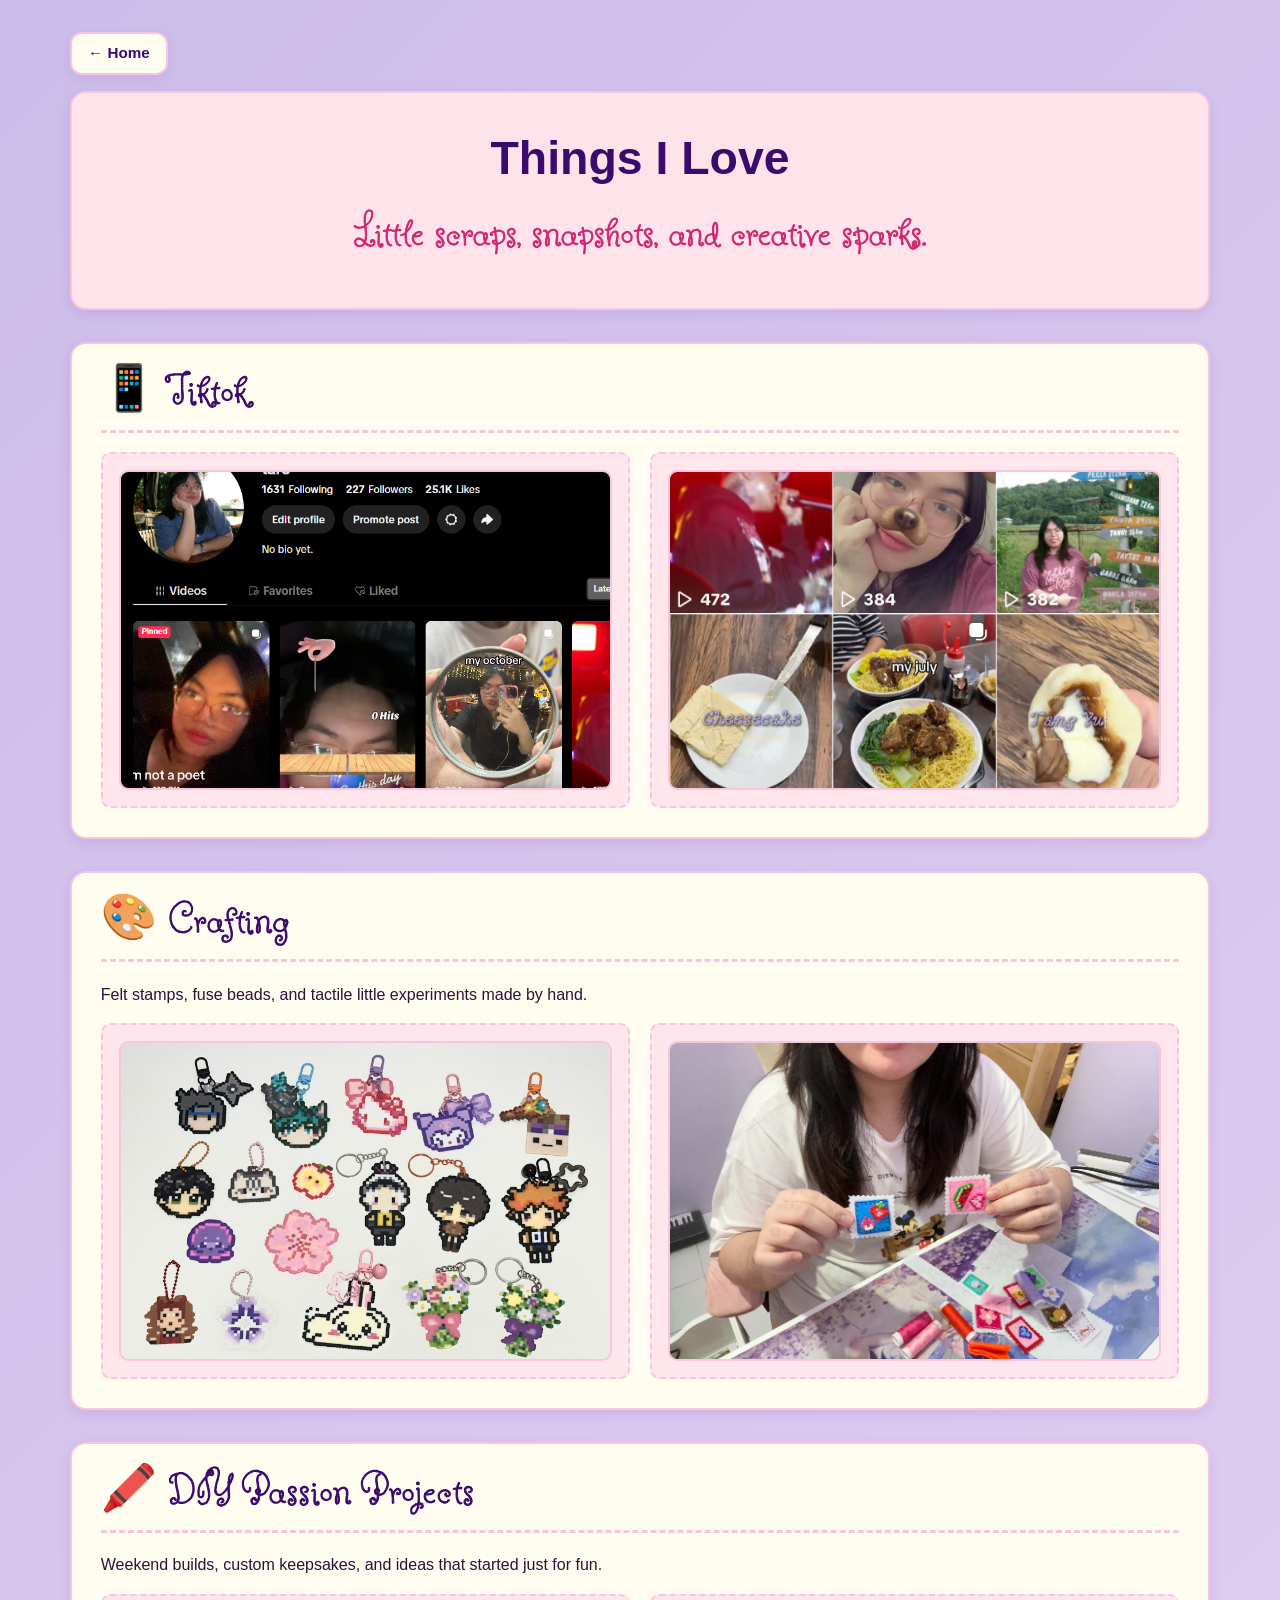
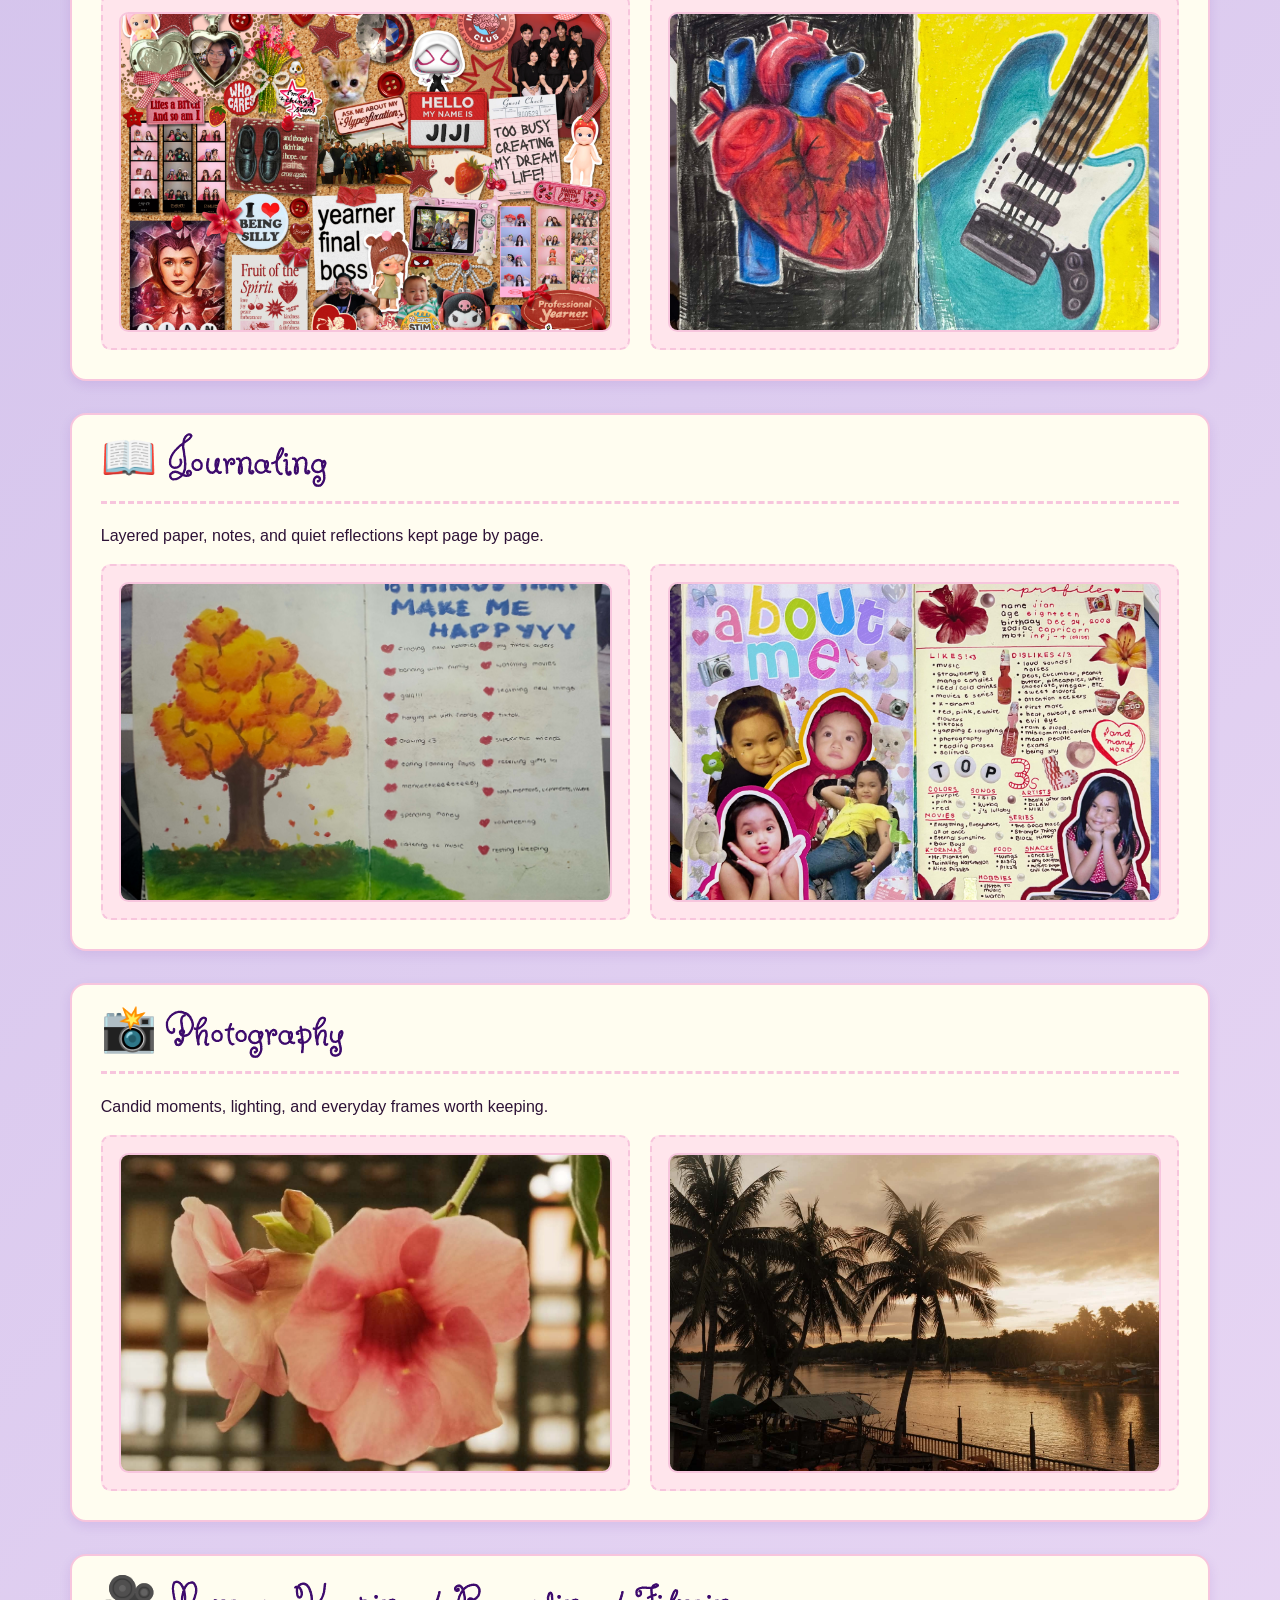
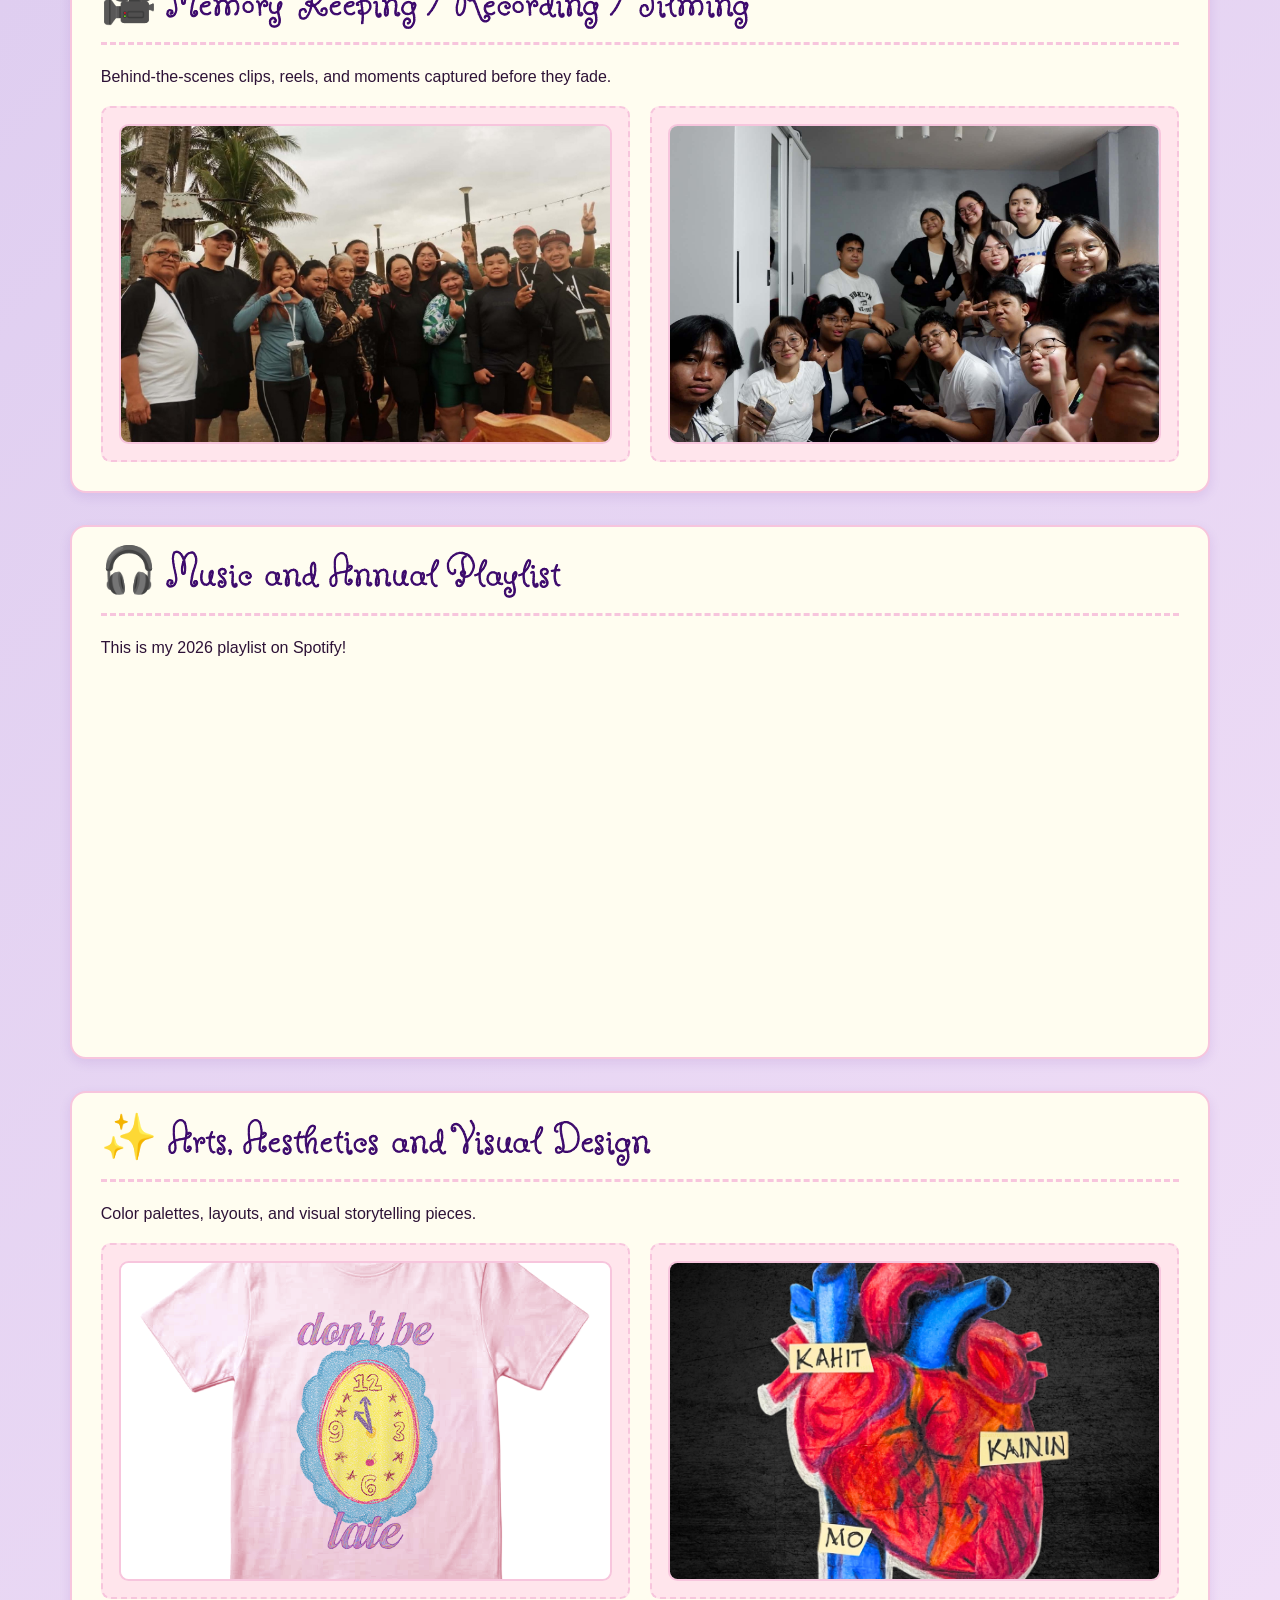
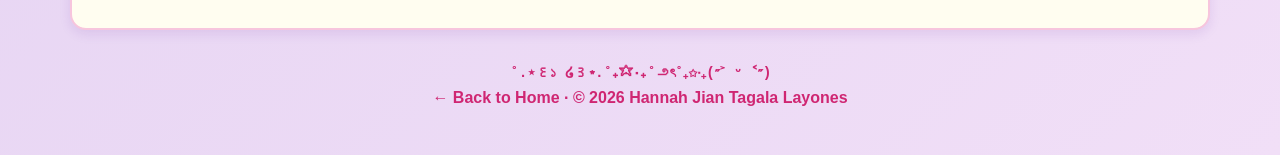
==== thingsilove.html @ 3827f630 "upload files" ====
<!DOCTYPE html>
<html lang="en">

<head>
    <meta charset="UTF-8">
    <meta name="viewport" content="width=device-width, initial-scale=1.0">
    <link rel="preconnect" href="https://fonts.googleapis.com">
    <link rel="preconnect" href="https://fonts.gstatic.com" crossorigin>
    <link href="https://fonts.googleapis.com/css2?family=Butterfly+Kids&family=Google+Sans:ital,opsz,wght@0,17..18,400..700;1,17..18,400..700&display=swap" rel="stylesheet">
    <link rel="stylesheet" href="style.css">
    <title>Things Jiji Loves</title>
</head>

<body>
    <nav class="topnav">
        <a href="index.html" class="homelink">← Home</a>
    </nav>

    <header class="card headercard">
        <h1>Things I Love</h1>
        <p class="subtitle">Little scraps, snapshots, and creative sparks.</p>
    </header>

    <main>
        <section id="tiktok" class="card lovedetailcard">
            <h2>📱 Tiktok</h2>
            <div class="gallerygrid">
                <div class="photoplaceholder"><img src="images/tiktokkaru.png" alt="Tiktok" class="galleryimg"></div>
                <div class="photoplaceholder"><img src="images/terktork.jpeg" alt="What I post" class="galleryimg"></div>
            </div>
        </section>

        <section id="crafting" class="card lovedetailcard">
            <h2>🎨 Crafting</h2>
            <p>Felt stamps, fuse beads, and tactile little experiments made by hand.</p>
            <div class="gallerygrid">
                <div class="photoplaceholder"><img src="images/fuse.jpg" alt="Crafting preview 1" class="galleryimg"></div>
                <div class="photoplaceholder"><img src="images/perler.jpeg" alt="Crafting preview 2" class="galleryimg"></div>
            </div>
        </section>

        <section id="diyprojects" class="card lovedetailcard">
            <h2>🖍️ DIY Passion Projects</h2>
            <p>Weekend builds, custom keepsakes, and ideas that started just for fun.</p>
            <div class="gallerygrid">
                <div class="photoplaceholder"><img src="images/jiji'smoodboard.png" alt="Moodboard" class="galleryimg"></div>
                <div class="photoplaceholder"><img src="images/PASSION.jpeg" alt="Silky Crayon Art" class="galleryimg"></div>
            </div>
        </section>

        <section id="journaling" class="card lovedetailcard">
            <h2>📖 Journaling</h2>
            <p>Layered paper, notes, and quiet reflections kept page by page.</p>
            <div class="gallerygrid">
                <div class="photoplaceholder"><img src="images/hapi.jpeg" alt="Things that make me HAPPY Prompt" class="galleryimg"></div>
                <div class="photoplaceholder"><img src="images/journ1.jpeg" alt="About ME Analog 1" class="galleryimg"></div>
            </div>
        </section>

        <section id="photography" class="card lovedetailcard">
            <h2>📸 Photography</h2>
            <p>Candid moments, lighting, and everyday frames worth keeping.</p>
            <div class="gallerygrid">
                <div class="photoplaceholder"><img src="images/puto.jpeg" alt="Flower" class="galleryimg"></div>
                <div class="photoplaceholder"><img src="images/putog.jpeg" alt="Scene" class="galleryimg"></div>
            </div>
        </section>

        <section id="memorykeeping" class="card lovedetailcard">
            <h2>🎥 Memory Keeping / Recording / Filming</h2>
            <p>Behind-the-scenes clips, reels, and moments captured before they fade.</p>
            <div class="gallerygrid">
                <div class="photoplaceholder"><img src="images/fam.jpeg" alt="Family" class="galleryimg"></div>
                <div class="photoplaceholder"><img src="images/frens.jpeg" alt="Friends" class="galleryimg"></div>
            </div>
        </section>

        <section id="music" class="card lovedetailcard">
            <h2>🎧 Music and Annual Playlist</h2>
            <p>This is my 2026 playlist on Spotify!</p>
            <div class="spotifywrap">
                <iframe class="spotifyembed" src="https://open.spotify.com/embed/playlist/YOUR_PLAYLIST_ID" allow="autoplay; clipboard-write; encrypted-media; fullscreen; picture-in-picture" loading="lazy" title="Annual Playlist"></iframe>
            </div>
        </section>

        <section id="artsaesthetics" class="card lovedetailcard">
            <h2>✨ Arts, Aesthetics and Visual Design</h2>
            <p>Color palettes, layouts, and visual storytelling pieces.</p>
            <div class="gallerygrid">
                <div class="photoplaceholder"><img src="images/shirt.png" alt="Shirt Design Mockup" class="galleryimg"></div>
                <div class="photoplaceholder"><img src="images/1.png" alt="Mixed Media" class="galleryimg"></div>
            </div>
        </section>
    </main>

    <footer>
        <pre>⠀˚.⋆꒰১ ໒꒱⋆.˚₊✩‧₊˚౨ৎ˚₊✩‧₊(˶˃ ᵕ ˂˶) </pre>
        <p><a href="index.html">← Back to Home</a> · &copy; 2026 Hannah Jian Tagala Layones</p>
    </footer>
</body>

</html>
---- style.css ----
* {
    box-sizing: border-box;
    margin: 0;
    padding: 0;
}

body {
    font-family: 'Google Sans', sans-serif;
    background: linear-gradient(135deg, #ccbce9 0%, #f1dff7 100%);
    color: #2D1236;
    line-height: 1.6;
    padding: 2rem 1.25rem;
    max-width: 1180px;
    margin: 0 auto;
}

h1 {
    font-size: 2.9rem;
    color: #3C096C;
    text-align: center;
    margin-bottom: 0.5rem;
    font-weight: 700;
}

.subtitle {
    font-family: 'Butterfly Kids', cursive;
    font-size: 2.8rem;
    color: #cf2672;
    text-align: center;
    margin-top: -0.5rem;
    -webkit-text-stroke: 1px;
}

h2 {
    font-family: 'Butterfly Kids', cursive;
    font-size: 2.8rem;
    color: #3C096C;
    margin-bottom: 1.2rem;
    margin-top: -1.2rem;
    letter-spacing: 0.05rem;
    border-bottom: 3px dashed #F7C5DD;
    padding-bottom: 0.3rem;
    font-weight: 400;
    -webkit-text-stroke: 1.1px #3C096C;
}

h3 {
    font-size: 1.25rem;
    color: #cf2672;
    margin-bottom: 0.5rem;
    font-weight: 700;
}

p, li {
    font-size: 1rem;
    margin-bottom: 0.75rem;
}

a {
    color: #cf2672;
    text-decoration: none;
    font-weight: 700;
}

a:hover {
    text-decoration: underline;
    color: #3C096C;
}

.card {
    background-color: #FFFDF0;
    border: 2px solid #F7C5DD;
    border-radius: 1rem;
    padding: 1.8rem;
    margin-bottom: 2rem;
    box-shadow: 0 4px 12px rgba(90, 24, 154, 0.1);
}

.headercard {
    background-color: #ffe3ea;
    text-align: center;
}

.carouselbox {
    position: relative;
    width: 100%;
    max-width: 26rem;
    aspect-ratio: 4 / 3;
    margin: 0 auto 1.4rem auto;
}

.carouselslide {
    display: none;
    width: 100%;
    height: 100%;
    object-fit: cover;
    border-radius: 1rem;
    border: 2px solid #F7C5DD;
}

.carouselslide.active {
    display: block;
}

.carouselbtn {
    position: absolute;
    top: 50%;
    transform: translateY(-50%);
    background-color: #FFFDF0;
    color: #3C096C;
    border: 2px solid #F7C5DD;
    border-radius: 50%;
    width: 2rem;
    height: 2rem;
    font-size: 1rem;
    font-weight: 700;
    cursor: pointer;
    box-shadow: 0 2px 8px rgba(60, 9, 108, 0.15);
}

.carouselbtn:hover {
    background-color: #3C096C;
    color: #FFFDF0;
    border-color: #fdf6e0;
}

.prevbtn {
    left: 0.65rem;
}

.nextbtn {
    right: 0.65rem;
}

.bentorow {
    display: flex;
    gap: 1.75rem;
    align-items: stretch;
    margin-bottom: 2rem;
}

.bentorow .card {
    margin-bottom: 0;
    height: 100%;
}

.aboutsection {
    flex: 1.15;
    display: flex;
    flex-direction: column;
    align-items: center;
    text-align: center;
}

.lovesection {
    flex: 0.85;
    display: flex;
    flex-direction: column;
}

.lovesection .biocontainer {
    display: flex;
    flex-direction: column;
    height: 100%;
    width: 100%;
}

.sectionhint {
    font-size: 0.9rem;
    color: #3C096C;
    margin-bottom: 0.85rem;
}

.profilephotocontainer {
    display: flex;
    justify-content: center;
    align-items: center;
    margin-bottom: 1rem;
    width: 100%;
}

.profilephoto {
    width: 18.25rem;
    height: 18.25rem;
}

.greeting {
    font-weight: 700;
    font-size: 1.15rem;
    color: #cf2672;
    margin-bottom: 0.8rem;
}

.biotext {
    text-align: left;
}

.projectsgrid {
    display: flex;
    gap: 1.5rem;
    justify-content: space-between;
}

.projectarticle {
    flex: 1;
    background-color: #FFE5EC;
    padding: 1.35rem;
    border-radius: 0.75rem;
    border: 1px solid #F7C5DD;
    display: flex;
    flex-direction: column;
    justify-content: space-between;
}

.projectimg {
    width: 100%;
    height: auto;
    border-radius: 0.5rem;
    margin-top: 1rem;
    border: 1px solid #EBE3F7;
}

.reelbtnwrap {
    margin-top: 1rem;
    text-align: center;
}

.reelbtn {
    display: inline-block;
    background-color: #3C096C;
    color: #FFFDF0;
    padding: 0.5rem 1rem;
    border-radius: 0.5rem;
    font-size: 0.9rem;
    text-decoration: none;
}

.reelbtn:hover {
    background-color: #cf2672;
    color: #FFFDF0;
    text-decoration: none;
}

.lovelist {
    list-style: none;
    display: flex;
    flex-direction: column;
    flex: 1;
    gap: 0.85rem;
    margin-top: 0.25rem;
}

.lovelistitem {
    background-color: #FFE5EC;
    padding: 0.85rem 1.15rem;
    min-height: 3.2rem;
    border-radius: 0.65rem;
    font-size: 0.98rem;
    margin-bottom: 0;
    flex: 1;
    display: flex;
    align-items: center;
    transition: transform 0.15s ease, background-color 0.15s ease;
}

.lovelistitem:hover {
    transform: translateY(-2px);
    background-color: #F7C5DD;
}

.lovelistitem a {
    display: block;
    width: 100%;
    color: #2D1236;
    font-weight: 600;
}

.lovelistitem a:hover {
    color: #3C096C;
    text-decoration: none;
}

.spotifywrap {
    width: 100%;
    margin-top: 1rem;
}

.spotifyembed {
    display: block;
    width: 100%;
    min-height: 22rem;
    border: 0;
    border-radius: 0.75rem;
}

.topnav {
    display: flex;
    justify-content: flex-start;
    margin-bottom: 1rem;
}

.homelink {
    display: inline-block;
    background-color: #FFFDF0;
    color: #3C096C;
    border: 2px solid #F7C5DD;
    padding: 0.45rem 1rem;
    border-radius: 0.75rem;
    font-size: 0.95rem;
    box-shadow: 0 4px 12px rgba(90, 24, 154, 0.08);
}

.homelink:hover {
    background-color: #3C096C;
    color: #FFFDF0;
    border-color: #fdf6e0;
    text-decoration: none;
}

.gallerygrid {
    display: flex;
    gap: 1.25rem;
    margin-top: 1rem;
    flex-wrap: wrap;
}

.galleryimg,
.photoplaceholder {
    flex: 1 1 260px;
    border-radius: 0.6rem;
    border: 2px dashed #F7C5DD;
}

.galleryimg {
    border-style: solid;
    max-height: 320px;
    object-fit: cover;
}

.photoplaceholder {
    min-height: 220px;
    background-color: #FFE5EC;
    color: #3C096C;
    display: flex;
    align-items: center;
    justify-content: center;
    text-align: center;
    padding: 1rem;
    font-weight: 600;
}

.asciicard {
    background: transparent;
    border: none;
    box-shadow: none;
    padding: 1rem 0;
    margin-bottom: 1.5rem;
    overflow-x: auto;
}

.asciiwrapper {
    display: flex;
    justify-content: center;
    min-width: max-content;
    margin: 0 auto;
}

.asciiart {
    font-family: monospace;
    font-size: 1rem;
    line-height: 1.1;
    color: #3C096C;
    white-space: pre;
    flex-shrink: 0;
    transition: color 0.25s ease;
}

.asciiart:hover {
    color: #cf2672;
}

.footersign {
    font-family: monospace;
    margin-bottom: 0.5rem;
    white-space: pre-wrap;
}

footer {
    text-align: center;
    font-size: 0.9rem;
    color: #cf2672;
    margin-top: 2rem;
    font-weight: 600;
}

@media (max-width: 600px) {
    body {
        padding: 1rem 0.5rem;
    }

    .bentorow {
        flex-direction: column;
        gap: 1.25rem;
        margin-bottom: 1.25rem;
    }

    .bentorow .card {
        height: auto;
    }

    .lovesection .biocontainer,
    .lovelist {
        display: block;
    }

    .lovelistitem {
        display: block;
        min-height: auto;
        margin-bottom: 0.6rem;
    }

    .carouselbox {
        max-width: 100%;
        aspect-ratio: 1 / 1;
    }

    .carouselbtn {
        width: 2rem;
        height: 2rem;
        font-size: 0.9rem;
    }

    .projectsgrid {
        flex-direction: column;
    }

    h1 {
        font-size: 1.8rem;
    }

    .subtitle {
        font-size: 2.2rem;
    }

    .card {
        padding: 1.25rem;
        margin-bottom: 1.25rem;
    }
}
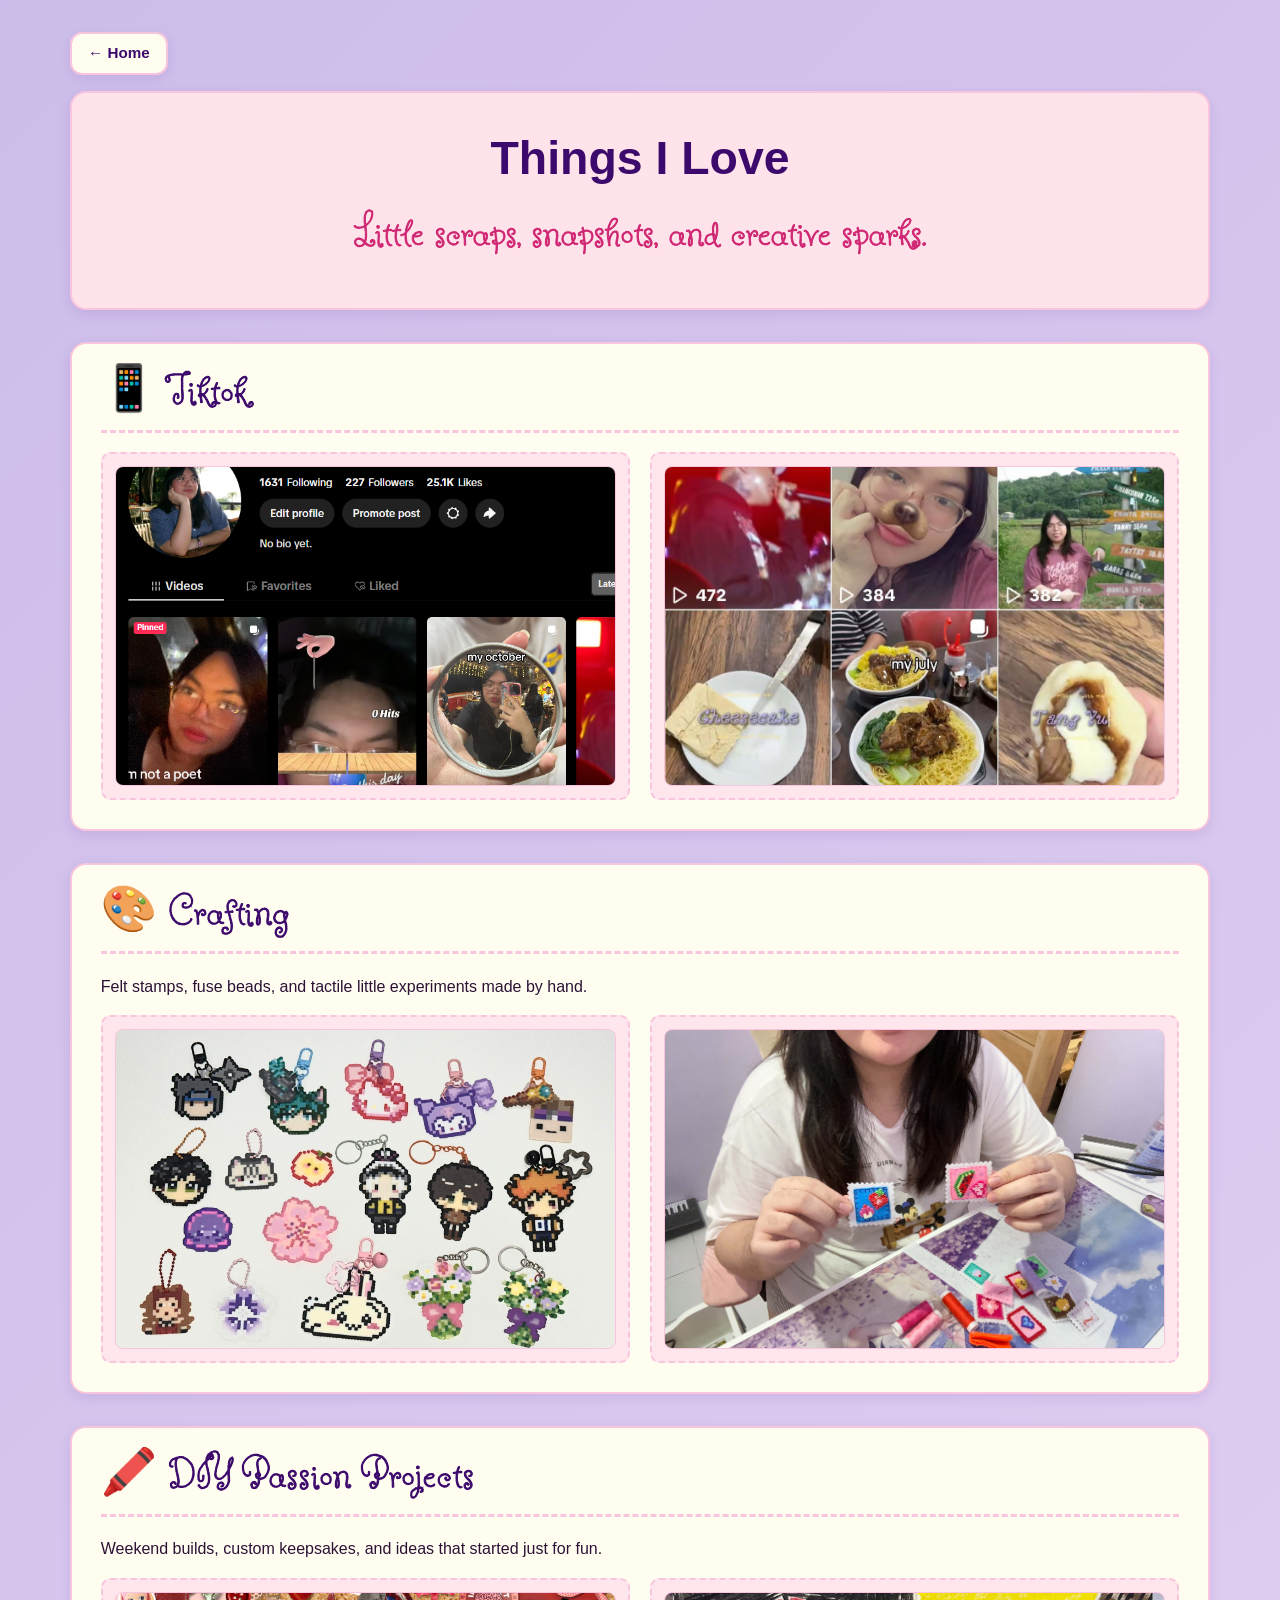
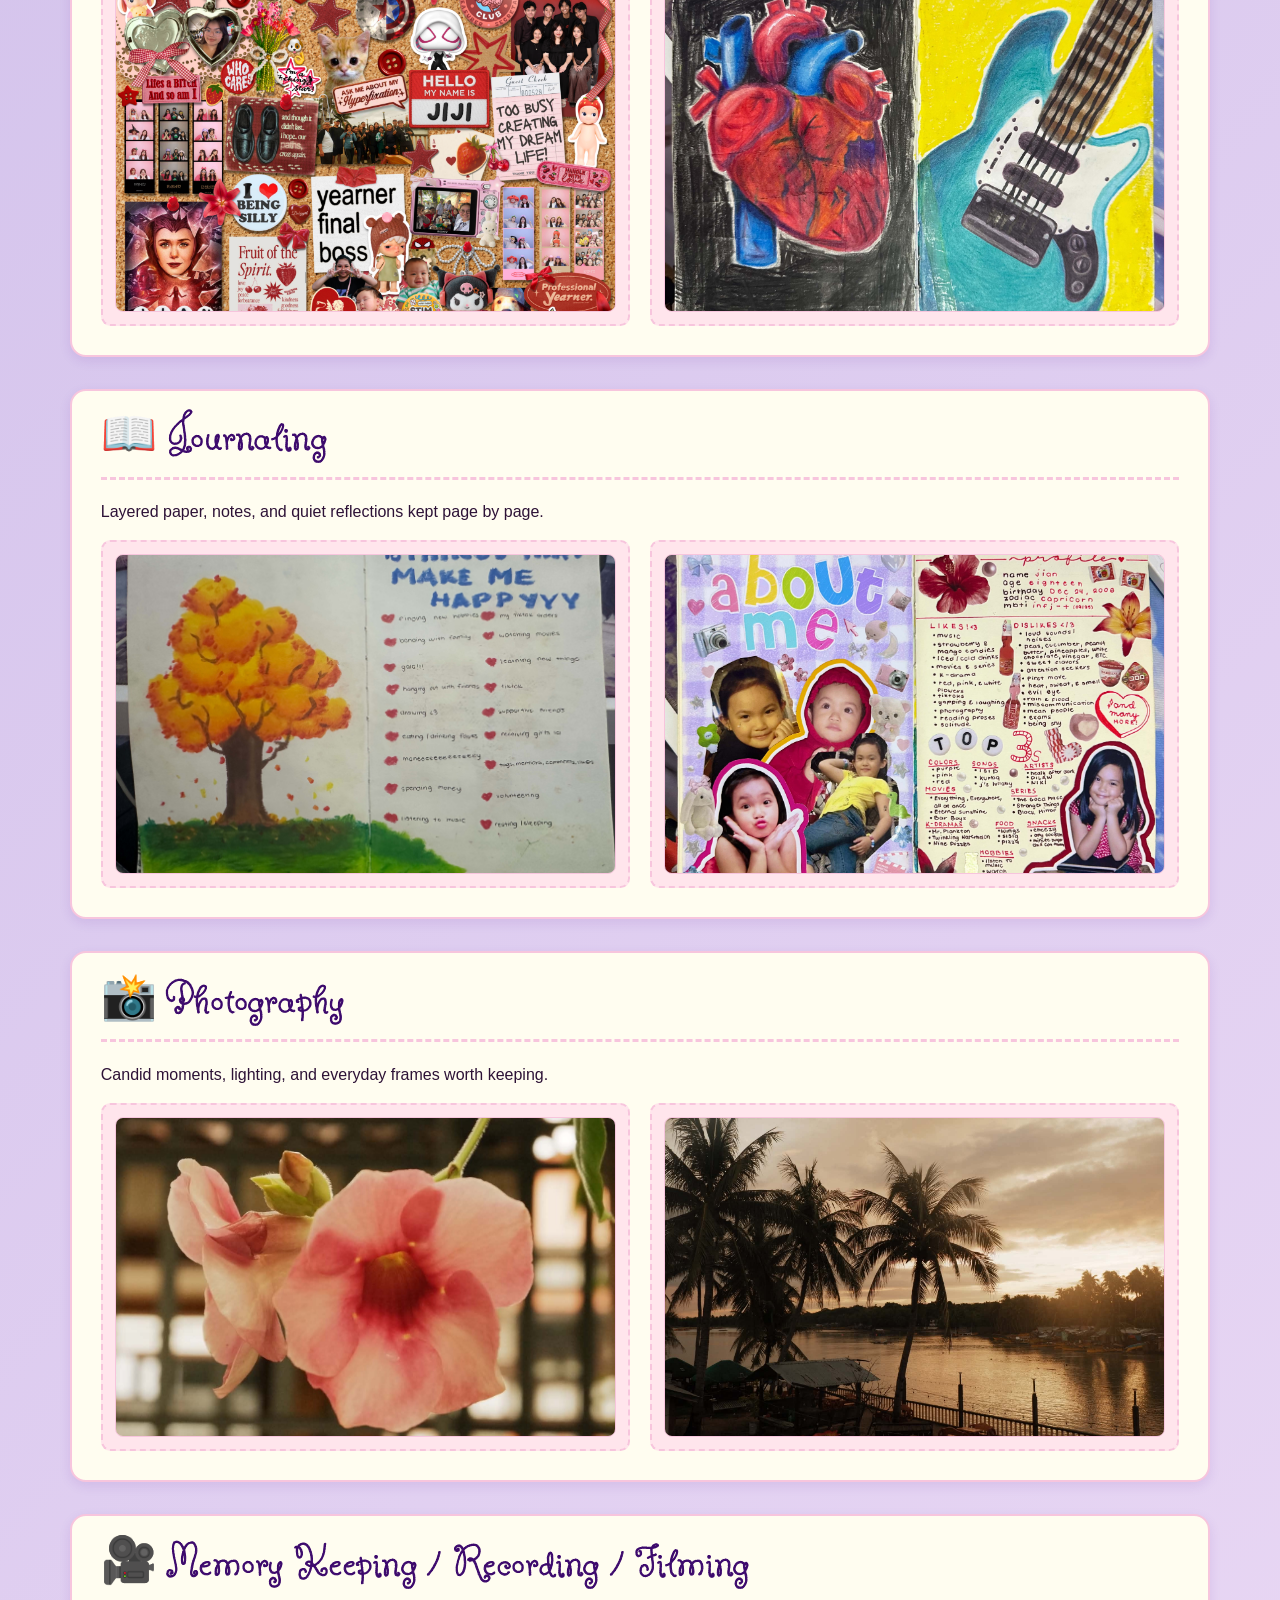
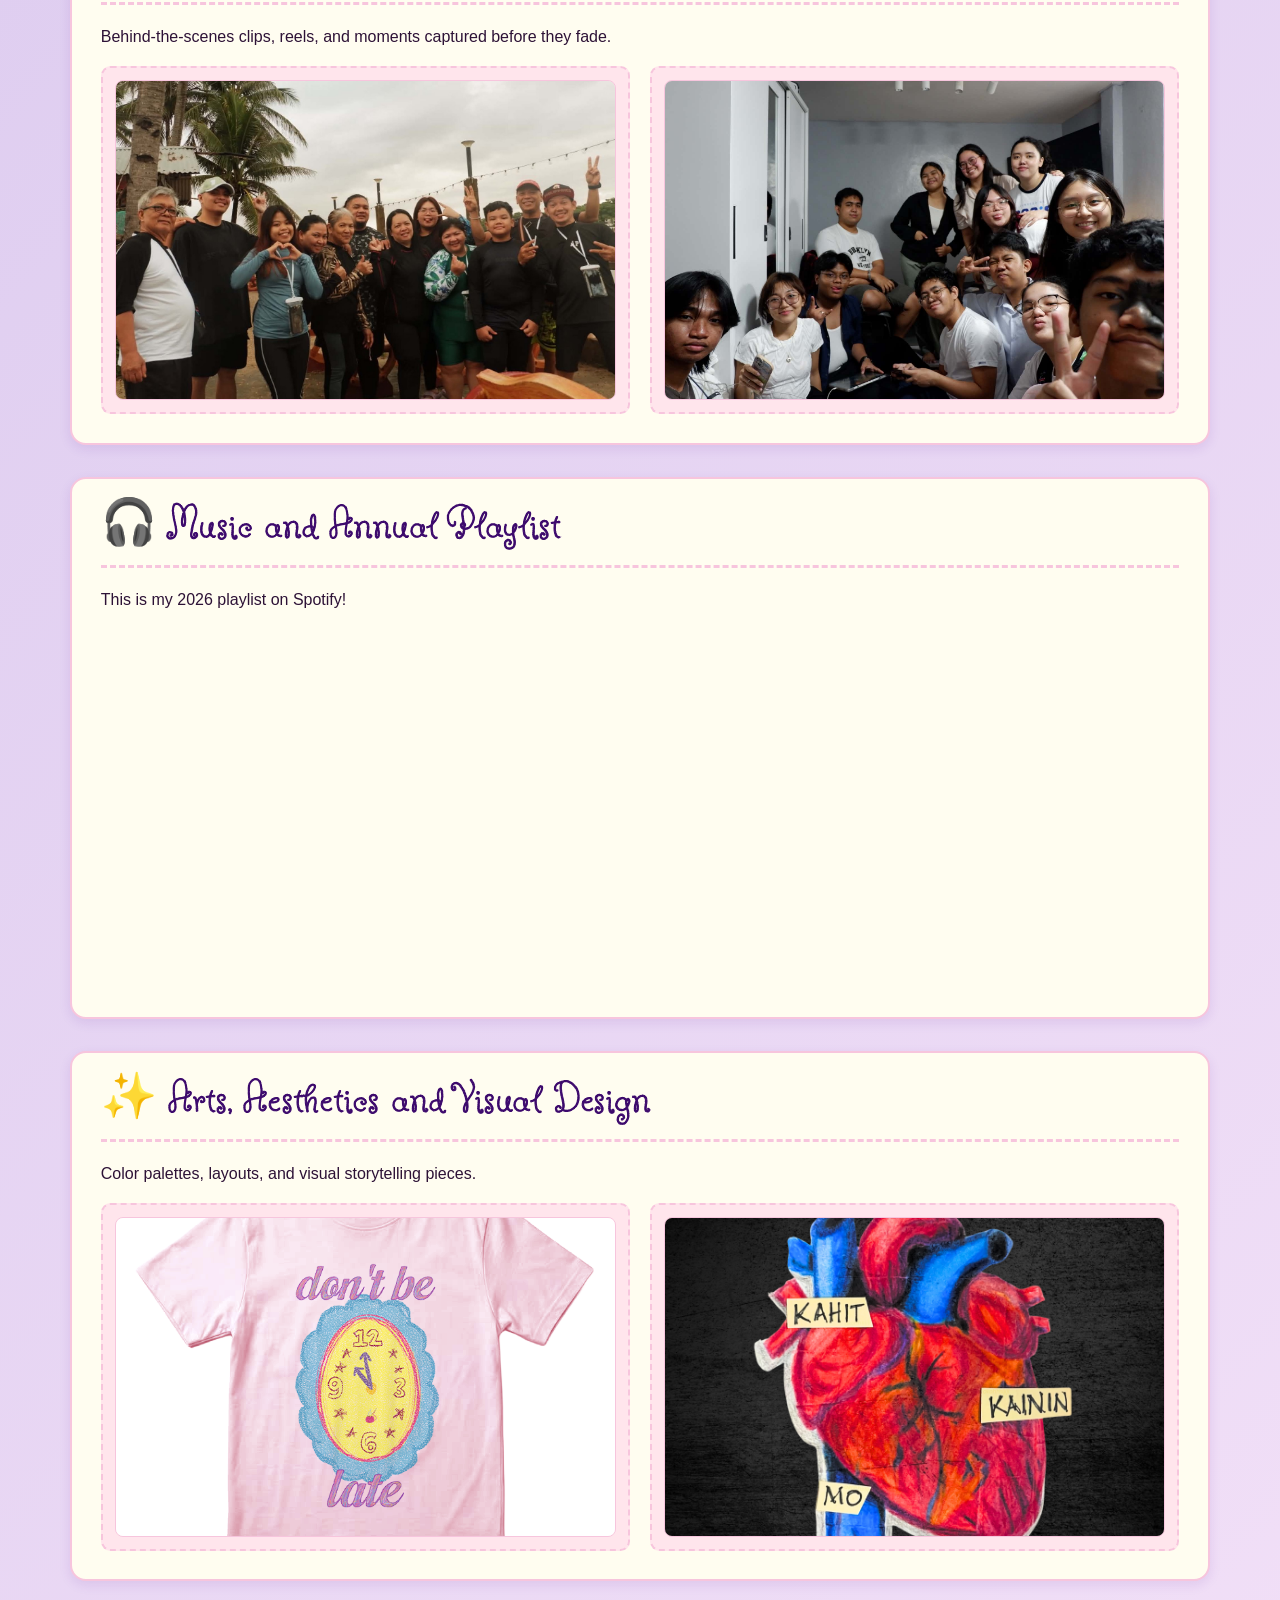
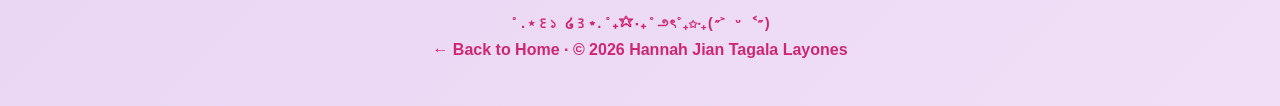
==== commit aa4cd48a: "uploaded new thingsilove file" ====
--- a/thingsilove.html
+++ b/thingsilove.html
@@ -79,7 +79,7 @@
             <h2>🎧 Music and Annual Playlist</h2>
             <p>This is my 2026 playlist on Spotify!</p>
             <div class="spotifywrap">
-                <iframe class="spotifyembed" src="https://open.spotify.com/embed/playlist/YOUR_PLAYLIST_ID" allow="autoplay; clipboard-write; encrypted-media; fullscreen; picture-in-picture" loading="lazy" title="Annual Playlist"></iframe>
+                <iframe data-testid="embed-iframe" style="border-radius:12px" src="https://open.spotify.com/embed/playlist/7t1xQ21pk04aPzbqaf2bbT?utm_source=generator&si=ff5215c2f3324d90" width="100%" height="352" frameBorder="0" allowfullscreen="" allow="autoplay; clipboard-write; encrypted-media; fullscreen; picture-in-picture" loading="lazy"></iframe>
             </div>
         </section>
 
--- a/style.css
+++ b/style.css
@@ -324,30 +324,33 @@
     flex-wrap: wrap;
 }
 
-.galleryimg,
 .photoplaceholder {
-    flex: 1 1 260px;
+    flex: 1 1 240px;
+    min-width: 0;
+    max-width: 100%;
+    background-color: #FFE5EC;
+    border: 2px dashed #F7C5DD;
     border-radius: 0.6rem;
-    border: 2px dashed #F7C5DD;
+    color: #3C096C;
+    display: flex;
+    align-items: center;
+    justify-content: center;
+    text-align: center;
+    padding: 0.75rem;
+    font-weight: 600;
 }
 
 .galleryimg {
-    border-style: solid;
+    display: block;
+    width: 100%;
+    max-width: 100%;
+    height: auto;
     max-height: 320px;
     object-fit: cover;
-}
-
-.photoplaceholder {
-    min-height: 220px;
-    background-color: #FFE5EC;
-    color: #3C096C;
-    display: flex;
-    align-items: center;
-    justify-content: center;
-    text-align: center;
-    padding: 1rem;
-    font-weight: 600;
-}
+    border-radius: 0.5rem;
+    border: 1px solid #F7C5DD;
+}
+
 
 .asciicard {
     background: transparent;
@@ -430,6 +433,24 @@
         font-size: 0.9rem;
     }
 
+    .gallerygrid {
+        flex-direction: column;
+        gap: 0.9rem;
+    }
+
+    .photoplaceholder {
+        flex: none;
+        width: 100%;
+        min-height: auto;
+        padding: 0.6rem;
+    }
+
+    .galleryimg {
+        max-height: none;
+        width: 100%;
+        height: auto;
+    }
+
     .projectsgrid {
         flex-direction: column;
     }
